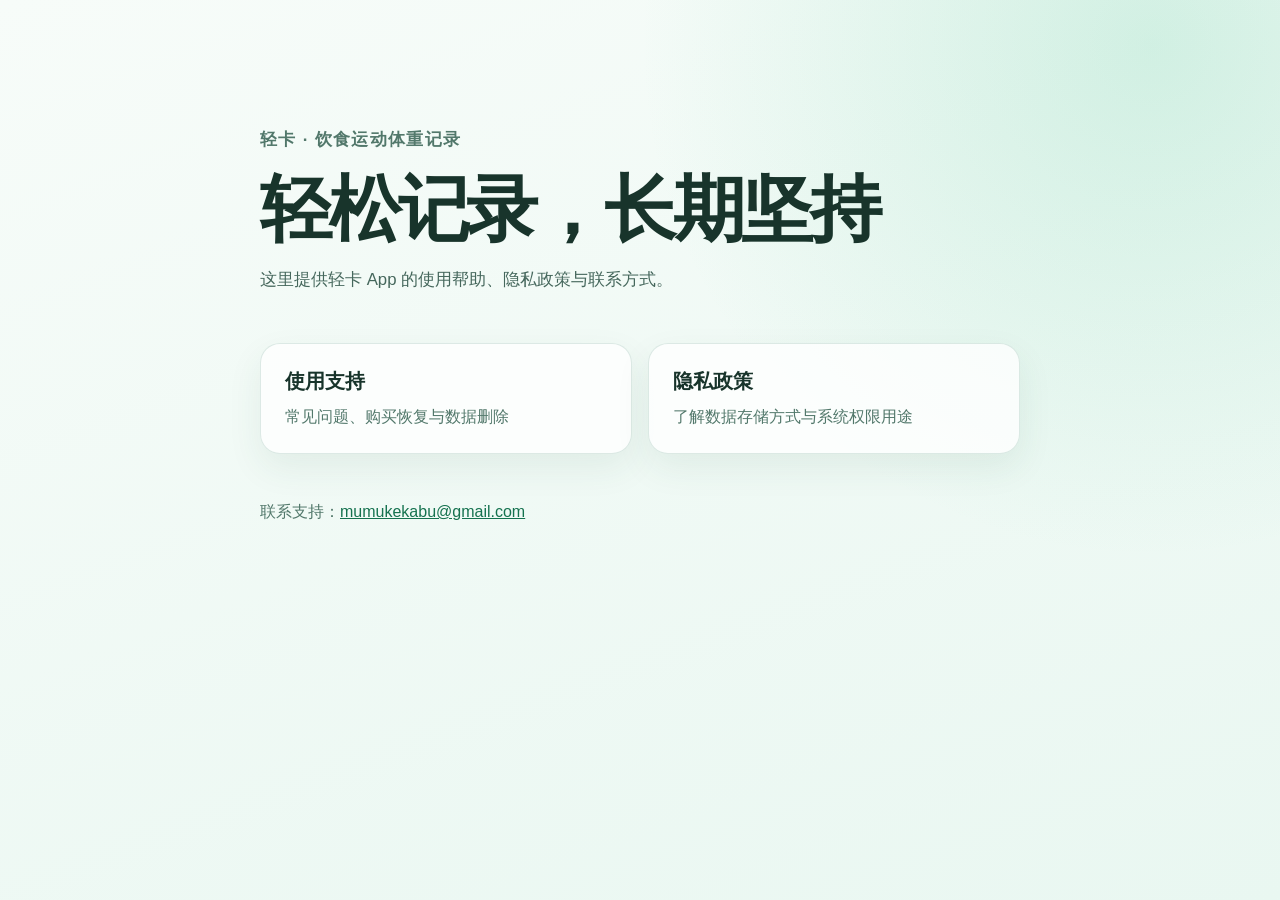
==== index.html @ 364f4eb3 "Publish QingKa support site" ====
<!doctype html>
<html lang="zh-CN">
<head>
  <meta charset="utf-8">
  <meta name="viewport" content="width=device-width, initial-scale=1">
  <title>轻卡支持</title>
  <link rel="stylesheet" href="styles.css">
</head>
<body>
  <main>
    <p class="eyebrow">轻卡 · 饮食运动体重记录</p>
    <h1>轻松记录，长期坚持</h1>
    <p class="lead">这里提供轻卡 App 的使用帮助、隐私政策与联系方式。</p>
    <nav aria-label="支持页面">
      <a class="card" href="support.html">
        <strong>使用支持</strong>
        <span>常见问题、购买恢复与数据删除</span>
      </a>
      <a class="card" href="privacy.html">
        <strong>隐私政策</strong>
        <span>了解数据存储方式与系统权限用途</span>
      </a>
    </nav>
    <footer>联系支持：<a href="mailto:mumukekabu@gmail.com">mumukekabu@gmail.com</a></footer>
  </main>
</body>
</html>
---- styles.css ----
:root {
  color-scheme: light;
  font-family: -apple-system, BlinkMacSystemFont, "SF Pro Text", "PingFang SC", sans-serif;
  color: #18342b;
  background: #edf8f3;
}

* { box-sizing: border-box; }

body {
  margin: 0;
  min-height: 100vh;
  background:
    radial-gradient(circle at 90% 5%, rgba(91, 202, 157, 0.22), transparent 32rem),
    linear-gradient(160deg, #f7fcf9 0%, #e9f7f1 100%);
}

main {
  width: min(760px, calc(100% - 40px));
  margin: 0 auto;
  padding: 12vh 0 48px;
}

.document { padding-top: 56px; }
.eyebrow, .meta { color: #52786b; }
.eyebrow { font-weight: 700; letter-spacing: 0.08em; }

h1 {
  margin: 12px 0 18px;
  font-size: clamp(2.4rem, 8vw, 4.5rem);
  line-height: 1.04;
  letter-spacing: -0.045em;
}

.document h1 { font-size: clamp(2.2rem, 7vw, 3.7rem); }
h2 { margin-top: 36px; font-size: 1.35rem; }
p, li { font-size: 1.05rem; line-height: 1.8; }
.lead { max-width: 32rem; color: #45675c; }

nav {
  display: grid;
  grid-template-columns: repeat(2, minmax(0, 1fr));
  gap: 16px;
  margin-top: 48px;
}

.card {
  display: grid;
  gap: 10px;
  padding: 24px;
  color: inherit;
  text-decoration: none;
  background: rgba(255, 255, 255, 0.78);
  border: 1px solid rgba(51, 126, 99, 0.16);
  border-radius: 20px;
  box-shadow: 0 14px 35px rgba(32, 88, 68, 0.08);
}

.card:hover { transform: translateY(-2px); }
.card strong { font-size: 1.25rem; }
.card span { color: #52786b; line-height: 1.5; }
a { color: #15724f; }
.back { font-weight: 650; text-decoration: none; }
footer { margin-top: 48px; color: #52786b; }

@media (max-width: 600px) {
  main { padding-top: 64px; }
  nav { grid-template-columns: 1fr; margin-top: 36px; }
}
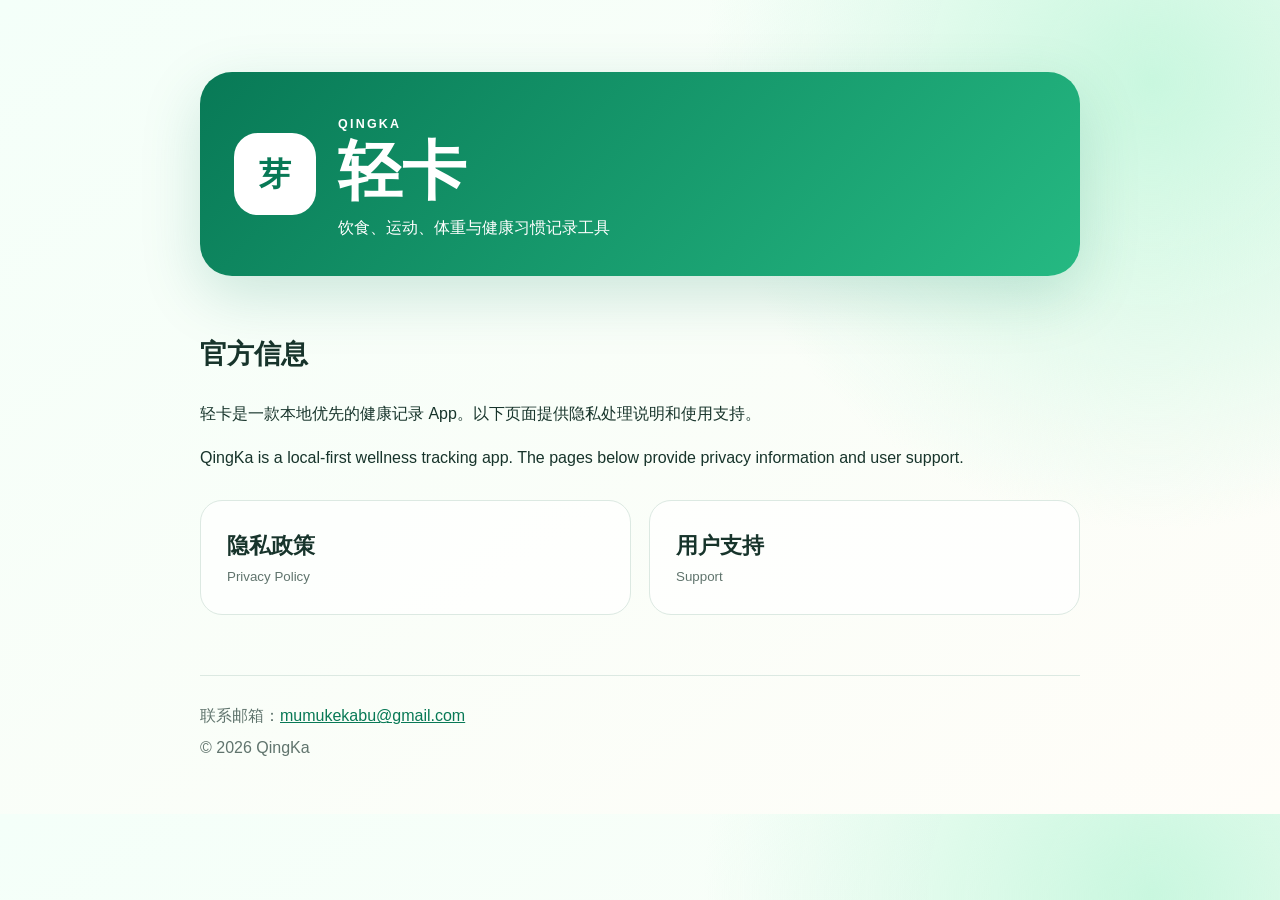
==== commit cf630586: "Update QingKa privacy and support pages" ====
--- a/index.html
+++ b/index.html
@@ -3,25 +3,42 @@
 <head>
   <meta charset="utf-8">
   <meta name="viewport" content="width=device-width, initial-scale=1">
-  <title>轻卡支持</title>
+  <meta name="description" content="轻卡 App 官方隐私政策与用户支持。">
+  <title>轻卡 - 隐私与支持</title>
   <link rel="stylesheet" href="styles.css">
 </head>
 <body>
-  <main>
-    <p class="eyebrow">轻卡 · 饮食运动体重记录</p>
-    <h1>轻松记录，长期坚持</h1>
-    <p class="lead">这里提供轻卡 App 的使用帮助、隐私政策与联系方式。</p>
-    <nav aria-label="支持页面">
+  <main class="shell">
+    <header class="hero">
+      <span class="mark" aria-hidden="true">芽</span>
+      <div>
+        <p class="eyebrow">QINGKA</p>
+        <h1>轻卡</h1>
+        <p>饮食、运动、体重与健康习惯记录工具</p>
+      </div>
+    </header>
+
+    <section class="intro">
+      <h2>官方信息</h2>
+      <p>轻卡是一款本地优先的健康记录 App。以下页面提供隐私处理说明和使用支持。</p>
+      <p lang="en">QingKa is a local-first wellness tracking app. The pages below provide privacy information and user support.</p>
+    </section>
+
+    <nav class="cards" aria-label="官方信息页面">
+      <a class="card" href="privacy.html">
+        <span>隐私政策</span>
+        <small>Privacy Policy</small>
+      </a>
       <a class="card" href="support.html">
-        <strong>使用支持</strong>
-        <span>常见问题、购买恢复与数据删除</span>
-      </a>
-      <a class="card" href="privacy.html">
-        <strong>隐私政策</strong>
-        <span>了解数据存储方式与系统权限用途</span>
+        <span>用户支持</span>
+        <small>Support</small>
       </a>
     </nav>
-    <footer>联系支持：<a href="mailto:mumukekabu@gmail.com">mumukekabu@gmail.com</a></footer>
+
+    <footer>
+      <p>联系邮箱：<a href="mailto:mumukekabu@gmail.com">mumukekabu@gmail.com</a></p>
+      <p>© 2026 QingKa</p>
+    </footer>
   </main>
 </body>
 </html>
--- a/styles.css
+++ b/styles.css
@@ -1,69 +1,116 @@
 :root {
   color-scheme: light;
-  font-family: -apple-system, BlinkMacSystemFont, "SF Pro Text", "PingFang SC", sans-serif;
-  color: #18342b;
-  background: #edf8f3;
+  --ink: #17342b;
+  --muted: #60746d;
+  --green: #25b982;
+  --green-dark: #087956;
+  --mint: #dbf8e9;
+  --paper: #fffdf8;
+  --line: #dce9e2;
 }
 
 * { box-sizing: border-box; }
 
 body {
   margin: 0;
-  min-height: 100vh;
+  color: var(--ink);
   background:
-    radial-gradient(circle at 90% 5%, rgba(91, 202, 157, 0.22), transparent 32rem),
-    linear-gradient(160deg, #f7fcf9 0%, #e9f7f1 100%);
+    radial-gradient(circle at 90% 10%, #c9f7df 0, transparent 28rem),
+    linear-gradient(145deg, #f4fff9, var(--paper));
+  font-family: -apple-system, BlinkMacSystemFont, "Segoe UI", "PingFang SC", "Hiragino Sans GB", sans-serif;
+  line-height: 1.75;
 }
 
-main {
-  width: min(760px, calc(100% - 40px));
+a { color: var(--green-dark); }
+
+.shell {
+  width: min(880px, calc(100% - 36px));
   margin: 0 auto;
-  padding: 12vh 0 48px;
+  padding: 72px 0 48px;
 }
 
-.document { padding-top: 56px; }
-.eyebrow, .meta { color: #52786b; }
-.eyebrow { font-weight: 700; letter-spacing: 0.08em; }
-
-h1 {
-  margin: 12px 0 18px;
-  font-size: clamp(2.4rem, 8vw, 4.5rem);
-  line-height: 1.04;
-  letter-spacing: -0.045em;
+.hero {
+  display: flex;
+  align-items: center;
+  gap: 22px;
+  padding: 34px;
+  color: white;
+  background: linear-gradient(135deg, var(--green-dark), var(--green));
+  border-radius: 32px;
+  box-shadow: 0 20px 60px rgb(8 121 86 / 18%);
 }
 
-.document h1 { font-size: clamp(2.2rem, 7vw, 3.7rem); }
-h2 { margin-top: 36px; font-size: 1.35rem; }
-p, li { font-size: 1.05rem; line-height: 1.8; }
-.lead { max-width: 32rem; color: #45675c; }
+.hero h1, .document h1 { margin: 0; font-size: clamp(2rem, 7vw, 4rem); line-height: 1.1; }
+.hero p { margin: 8px 0 0; }
+.mark {
+  display: grid;
+  place-items: center;
+  width: 82px;
+  aspect-ratio: 1;
+  color: var(--green-dark);
+  background: white;
+  border-radius: 24px;
+  font-size: 2rem;
+  font-weight: 800;
+}
 
-nav {
+.eyebrow {
+  margin: 0 0 8px;
+  font-size: .78rem;
+  font-weight: 800;
+  letter-spacing: .18em;
+  text-transform: uppercase;
+}
+
+.intro { margin: 54px 0 28px; }
+.intro h2 { font-size: 1.7rem; }
+
+.cards {
   display: grid;
   grid-template-columns: repeat(2, minmax(0, 1fr));
-  gap: 16px;
-  margin-top: 48px;
+  gap: 18px;
 }
 
 .card {
-  display: grid;
-  gap: 10px;
-  padding: 24px;
-  color: inherit;
+  display: flex;
+  flex-direction: column;
+  padding: 26px;
+  color: var(--ink);
+  background: rgb(255 255 255 / 78%);
+  border: 1px solid var(--line);
+  border-radius: 22px;
   text-decoration: none;
-  background: rgba(255, 255, 255, 0.78);
-  border: 1px solid rgba(51, 126, 99, 0.16);
-  border-radius: 20px;
-  box-shadow: 0 14px 35px rgba(32, 88, 68, 0.08);
+  transition: transform .18s ease, border-color .18s ease;
 }
 
-.card:hover { transform: translateY(-2px); }
-.card strong { font-size: 1.25rem; }
-.card span { color: #52786b; line-height: 1.5; }
-a { color: #15724f; }
-.back { font-weight: 650; text-decoration: none; }
-footer { margin-top: 48px; color: #52786b; }
+.card:hover { transform: translateY(-3px); border-color: var(--green); }
+.card span { font-size: 1.35rem; font-weight: 750; }
+.card small { color: var(--muted); }
+
+.document { max-width: 760px; }
+.document .eyebrow { margin-top: 42px; color: var(--green-dark); }
+.document section {
+  margin-top: 32px;
+  padding-top: 24px;
+  border-top: 1px solid var(--line);
+}
+.document h2 { margin: 0 0 8px; font-size: 1.35rem; }
+.document p, .document li { color: #344d45; }
+.updated { color: var(--muted); }
+.back { font-weight: 700; text-decoration: none; }
+
+footer {
+  margin-top: 60px;
+  padding-top: 22px;
+  color: var(--muted);
+  border-top: 1px solid var(--line);
+}
+
+footer p { margin: 4px 0; }
 
 @media (max-width: 600px) {
-  main { padding-top: 64px; }
-  nav { grid-template-columns: 1fr; margin-top: 36px; }
+  .shell { padding-top: 28px; }
+  .hero { align-items: flex-start; padding: 24px; border-radius: 24px; }
+  .mark { width: 58px; border-radius: 18px; font-size: 1.4rem; }
+  .cards { grid-template-columns: 1fr; }
 }
